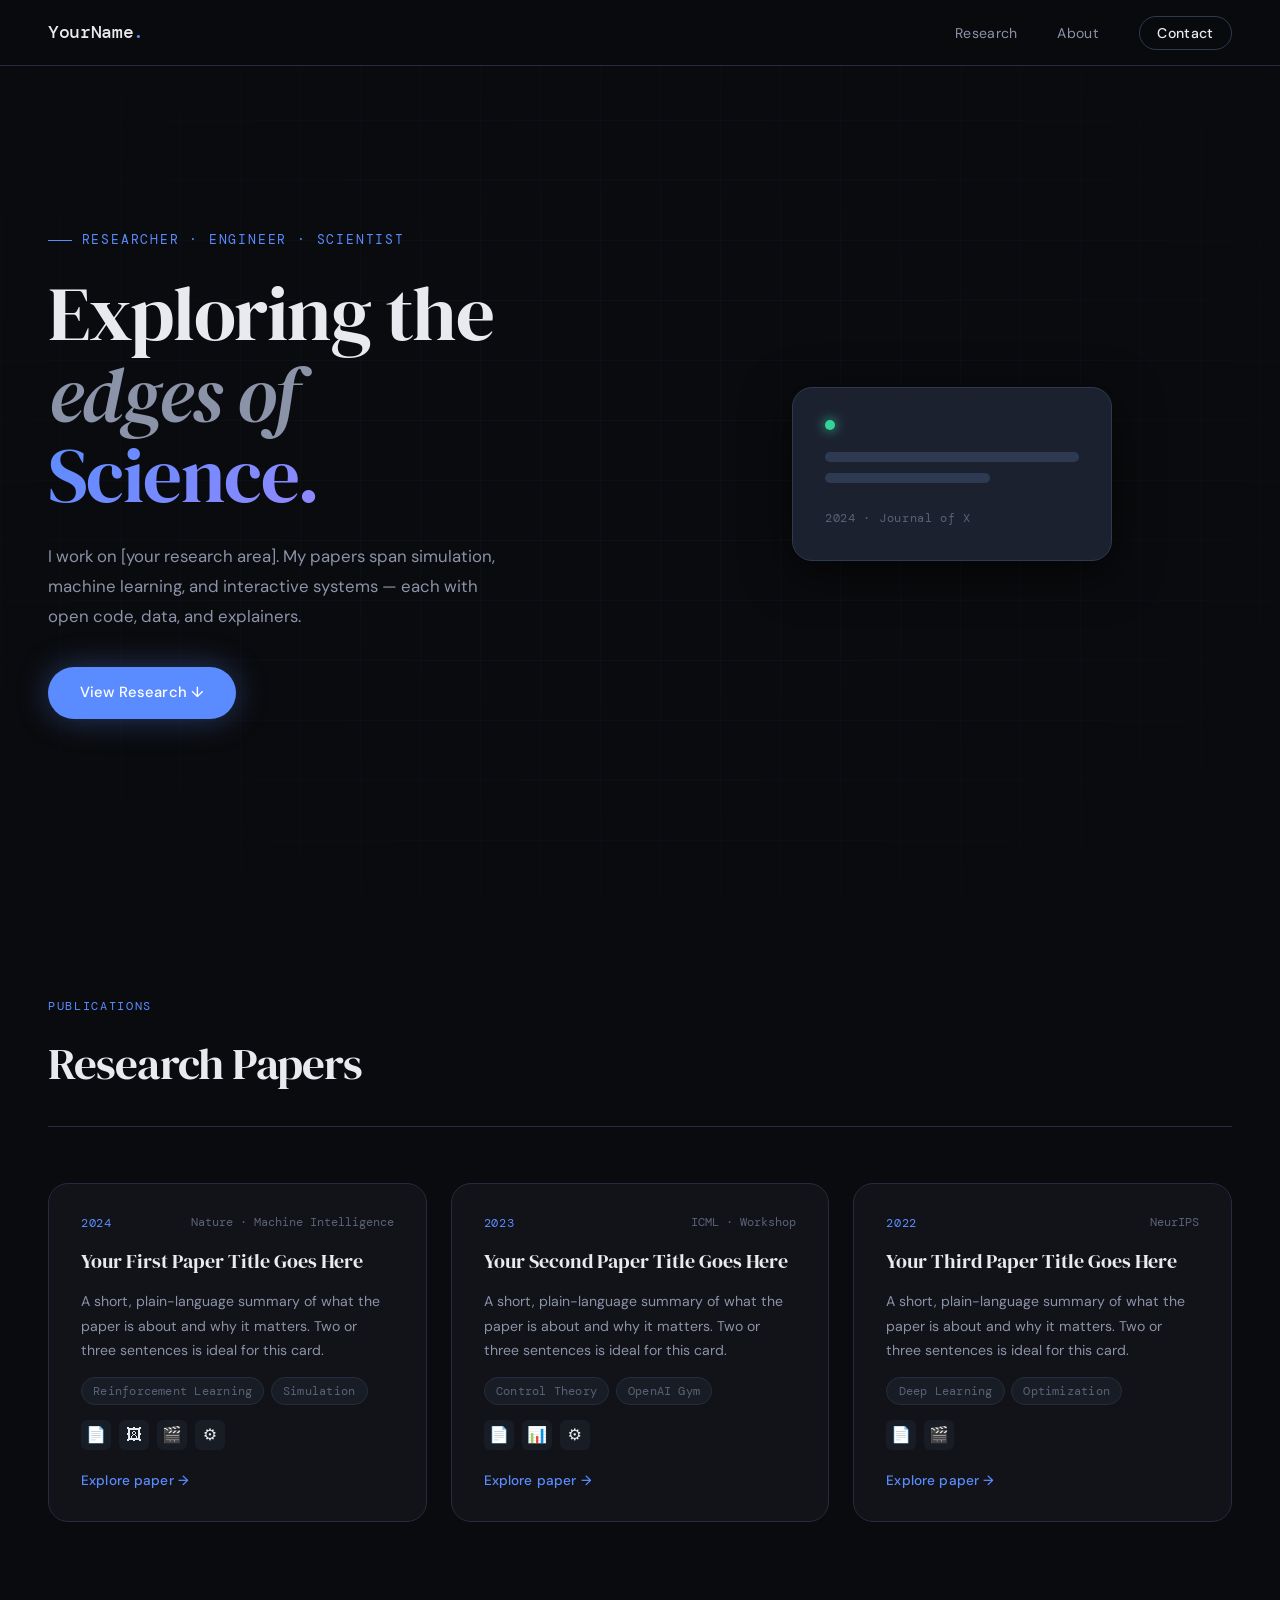
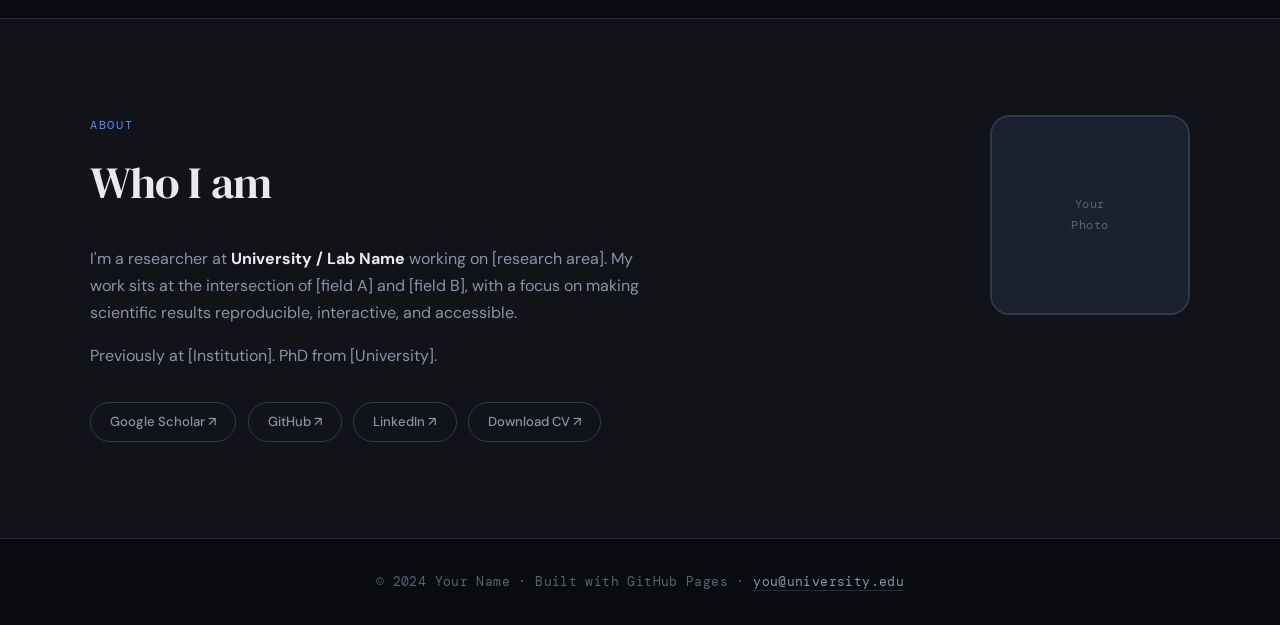
==== index.html @ b11c4960 "Add files via upload" ====
<!DOCTYPE html>
<html lang="en">
<head>
  <meta charset="UTF-8" />
  <meta name="viewport" content="width=device-width, initial-scale=1.0" />
  <title>Dr. Your Name — Research</title>
  <link rel="stylesheet" href="style.css" />
  <link rel="preconnect" href="https://fonts.googleapis.com" />
  <link rel="preconnect" href="https://fonts.gstatic.com" crossorigin />
  <link href="https://fonts.googleapis.com/css2?family=DM+Serif+Display:ital@0;1&family=DM+Mono:wght@300;400;500&family=DM+Sans:ital,opsz,wght@0,9..40,300;0,9..40,400;0,9..40,500;1,9..40,300&display=swap" rel="stylesheet" />
</head>
<body>

  <!-- ░ NAV ░ -->
  <nav class="nav">
    <a href="index.html" class="nav-logo">YourName<span class="accent">.</span></a>
    <ul class="nav-links">
      <li><a href="#research">Research</a></li>
      <li><a href="#about">About</a></li>
      <li><a href="mailto:you@university.edu" class="nav-cta">Contact</a></li>
    </ul>
  </nav>

  <!-- ░ HERO ░ -->
  <header class="hero">
    <div class="hero-bg-grid"></div>
    <div class="hero-content">
      <p class="hero-label">Researcher · Engineer · Scientist</p>
      <h1 class="hero-title">
        Exploring the<br/>
        <em>edges of</em><br/>
        <span class="hero-title-big">Science.</span>
      </h1>
      <p class="hero-desc">
        I work on [your research area]. My papers span simulation,
        machine learning, and interactive systems — each with
        open code, data, and explainers.
      </p>
      <a href="#research" class="btn-primary">View Research ↓</a>
    </div>
    <div class="hero-visual">
      <div class="hero-card-float">
        <div class="hcf-dot"></div>
        <div class="hcf-line"></div>
        <div class="hcf-line short"></div>
        <div class="hcf-tag">2024 · Journal of X</div>
      </div>
    </div>
  </header>

  <!-- ░ RESEARCH ░ -->
  <section id="research" class="research-section">
    <div class="section-header">
      <span class="section-label">Publications</span>
      <h2 class="section-title">Research Papers</h2>
    </div>

    <div class="papers-grid">

      <!-- ─── PAPER CARD ─── -->
      <article class="paper-card" data-tags="rl simulation">
        <div class="paper-card-header">
          <span class="paper-year">2024</span>
          <span class="paper-venue">Nature · Machine Intelligence</span>
        </div>
        <h3 class="paper-title">Your First Paper Title Goes Here</h3>
        <p class="paper-abstract">
          A short, plain-language summary of what the paper is about and why it matters.
          Two or three sentences is ideal for this card.
        </p>
        <div class="paper-tags">
          <span class="tag">Reinforcement Learning</span>
          <span class="tag">Simulation</span>
        </div>
        <div class="paper-media-icons">
          <span class="media-icon" title="PDF available">📄</span>
          <span class="media-icon" title="Infographic available">🖼</span>
          <span class="media-icon" title="Video available">🎬</span>
          <span class="media-icon" title="Interactive demo available">⚙️</span>
        </div>
        <a href="papers/paper-1/index.html" class="paper-link">Explore paper →</a>
      </article>

      <!-- ─── PAPER CARD 2 ─── -->
      <article class="paper-card" data-tags="control gym">
        <div class="paper-card-header">
          <span class="paper-year">2023</span>
          <span class="paper-venue">ICML · Workshop</span>
        </div>
        <h3 class="paper-title">Your Second Paper Title Goes Here</h3>
        <p class="paper-abstract">
          A short, plain-language summary of what the paper is about and why it matters.
          Two or three sentences is ideal for this card.
        </p>
        <div class="paper-tags">
          <span class="tag">Control Theory</span>
          <span class="tag">OpenAI Gym</span>
        </div>
        <div class="paper-media-icons">
          <span class="media-icon" title="PDF available">📄</span>
          <span class="media-icon" title="Slides available">📊</span>
          <span class="media-icon" title="Interactive demo available">⚙️</span>
        </div>
        <a href="papers/paper-2/index.html" class="paper-link">Explore paper →</a>
      </article>

      <!-- ─── PAPER CARD 3 ─── -->
      <article class="paper-card" data-tags="deep-learning">
        <div class="paper-card-header">
          <span class="paper-year">2022</span>
          <span class="paper-venue">NeurIPS</span>
        </div>
        <h3 class="paper-title">Your Third Paper Title Goes Here</h3>
        <p class="paper-abstract">
          A short, plain-language summary of what the paper is about and why it matters.
          Two or three sentences is ideal for this card.
        </p>
        <div class="paper-tags">
          <span class="tag">Deep Learning</span>
          <span class="tag">Optimization</span>
        </div>
        <div class="paper-media-icons">
          <span class="media-icon" title="PDF available">📄</span>
          <span class="media-icon" title="Video available">🎬</span>
        </div>
        <a href="papers/paper-3/index.html" class="paper-link">Explore paper →</a>
      </article>

    </div>
  </section>

  <!-- ░ ABOUT ░ -->
  <section id="about" class="about-section">
    <div class="about-inner">
      <div class="about-text">
        <span class="section-label">About</span>
        <h2 class="section-title">Who I am</h2>
        <p>
          I'm a researcher at <strong>University / Lab Name</strong> working on [research area].
          My work sits at the intersection of [field A] and [field B], with a focus on
          making scientific results reproducible, interactive, and accessible.
        </p>
        <p>
          Previously at [Institution]. PhD from [University].
        </p>
        <div class="about-links">
          <a href="https://scholar.google.com" target="_blank" class="about-link">Google Scholar ↗</a>
          <a href="https://github.com/yourusername" target="_blank" class="about-link">GitHub ↗</a>
          <a href="https://linkedin.com/in/yourprofile" target="_blank" class="about-link">LinkedIn ↗</a>
          <a href="assets/cv.pdf" class="about-link">Download CV ↗</a>
        </div>
      </div>
      <div class="about-photo-placeholder">
        <!-- Replace with: <img src="assets/photo.jpg" alt="Your Name" /> -->
        <div class="photo-placeholder-inner">
          <span>Your<br/>Photo</span>
        </div>
      </div>
    </div>
  </section>

  <!-- ░ FOOTER ░ -->
  <footer class="footer">
    <p>© 2024 Your Name · Built with GitHub Pages · <a href="mailto:you@university.edu">you@university.edu</a></p>
  </footer>

  <script src="main.js"></script>
</body>
</html>
---- style.css ----
/* ═══════════════════════════════════════════
   ACADEMIC RESEARCH SITE — STYLE.CSS
   Aesthetic: Editorial dark-science lab
   ═══════════════════════════════════════════ */

/* ── TOKENS ── */
:root {
  --bg:          #0a0b0e;
  --bg2:         #111318;
  --bg3:         #181c24;
  --surface:     #1c2130;
  --border:      #252c3d;
  --border2:     #2e3a52;
  --text:        #e8eaf0;
  --text2:       #8b93a8;
  --text3:       #5a6278;
  --accent:      #5b8cff;
  --accent2:     #c084fc;
  --accent3:     #34d399;
  --red:         #f87171;
  --font-serif:  'DM Serif Display', Georgia, serif;
  --font-sans:   'DM Sans', system-ui, sans-serif;
  --font-mono:   'DM Mono', 'Courier New', monospace;
  --radius:      12px;
  --radius-lg:   20px;
  --shadow:      0 4px 24px rgba(0,0,0,0.4);
  --shadow-lg:   0 12px 48px rgba(0,0,0,0.6);
  --transition:  0.25s cubic-bezier(0.4, 0, 0.2, 1);
}

/* ── RESET ── */
*, *::before, *::after { box-sizing: border-box; margin: 0; padding: 0; }
html { scroll-behavior: smooth; }
body {
  background: var(--bg);
  color: var(--text);
  font-family: var(--font-sans);
  font-size: 16px;
  line-height: 1.7;
  overflow-x: hidden;
}
a { color: inherit; text-decoration: none; }
img { max-width: 100%; display: block; }

/* ── NAV ── */
.nav {
  position: fixed; top: 0; left: 0; right: 0; z-index: 100;
  display: flex; align-items: center; justify-content: space-between;
  padding: 1.1rem 3rem;
  background: rgba(10,11,14,0.85);
  backdrop-filter: blur(16px);
  border-bottom: 1px solid var(--border);
}
.nav-logo {
  font-family: var(--font-mono);
  font-size: 1.1rem;
  font-weight: 500;
  letter-spacing: -0.02em;
  color: var(--text);
}
.nav-logo .accent { color: var(--accent); }
.nav-links { display: flex; align-items: center; gap: 2.5rem; list-style: none; }
.nav-links a {
  font-size: 0.88rem;
  font-weight: 400;
  color: var(--text2);
  letter-spacing: 0.02em;
  transition: color var(--transition);
}
.nav-links a:hover { color: var(--text); }
.nav-cta {
  padding: 0.45rem 1.1rem;
  border: 1px solid var(--border2);
  border-radius: 99px;
  color: var(--text) !important;
  font-weight: 500 !important;
  transition: background var(--transition), border-color var(--transition) !important;
}
.nav-cta:hover { background: var(--surface) !important; border-color: var(--accent) !important; }

/* ── HERO ── */
.hero {
  min-height: 100vh;
  display: grid;
  grid-template-columns: 1fr 1fr;
  align-items: center;
  padding: 7rem 3rem 4rem;
  gap: 4rem;
  position: relative;
  overflow: hidden;
}

.hero-bg-grid {
  position: absolute; inset: 0; z-index: 0;
  background-image:
    linear-gradient(rgba(91,140,255,0.04) 1px, transparent 1px),
    linear-gradient(90deg, rgba(91,140,255,0.04) 1px, transparent 1px);
  background-size: 60px 60px;
  mask-image: radial-gradient(ellipse 80% 80% at 50% 50%, black 30%, transparent 100%);
}

.hero-content { position: relative; z-index: 1; max-width: 580px; }

.hero-label {
  font-family: var(--font-mono);
  font-size: 0.8rem;
  color: var(--accent);
  letter-spacing: 0.14em;
  text-transform: uppercase;
  margin-bottom: 1.4rem;
  display: flex; align-items: center; gap: 0.6rem;
}
.hero-label::before {
  content: '';
  display: inline-block; width: 24px; height: 1px;
  background: var(--accent);
}

.hero-title {
  font-family: var(--font-serif);
  font-size: clamp(3.2rem, 6vw, 5.5rem);
  line-height: 1.05;
  font-weight: 400;
  letter-spacing: -0.02em;
  margin-bottom: 1.6rem;
}
.hero-title em { font-style: italic; color: var(--text2); }
.hero-title-big {
  display: block;
  background: linear-gradient(135deg, var(--accent), var(--accent2));
  -webkit-background-clip: text; -webkit-text-fill-color: transparent; background-clip: text;
}

.hero-desc {
  font-size: 1.05rem;
  color: var(--text2);
  max-width: 460px;
  margin-bottom: 2.2rem;
  line-height: 1.8;
}

.btn-primary {
  display: inline-flex; align-items: center; gap: 0.5rem;
  padding: 0.85rem 2rem;
  background: var(--accent);
  color: #fff;
  border-radius: 99px;
  font-size: 0.92rem;
  font-weight: 500;
  letter-spacing: 0.01em;
  transition: transform var(--transition), box-shadow var(--transition);
  box-shadow: 0 0 32px rgba(91,140,255,0.35);
}
.btn-primary:hover {
  transform: translateY(-2px);
  box-shadow: 0 0 48px rgba(91,140,255,0.55);
}

/* Hero floating card */
.hero-visual {
  position: relative; z-index: 1;
  display: flex; justify-content: center; align-items: center;
}
.hero-card-float {
  width: 320px;
  padding: 2rem;
  background: var(--surface);
  border: 1px solid var(--border2);
  border-radius: var(--radius-lg);
  box-shadow: var(--shadow-lg);
  animation: float 6s ease-in-out infinite;
}
@keyframes float {
  0%,100% { transform: translateY(0px); }
  50%      { transform: translateY(-14px); }
}
.hcf-dot {
  width: 10px; height: 10px;
  border-radius: 50%;
  background: var(--accent3);
  margin-bottom: 1.4rem;
  box-shadow: 0 0 12px var(--accent3);
}
.hcf-line {
  height: 10px; border-radius: 99px;
  background: var(--border2);
  margin-bottom: 0.7rem;
}
.hcf-line.short { width: 65%; }
.hcf-tag {
  margin-top: 1.6rem;
  font-family: var(--font-mono);
  font-size: 0.72rem;
  color: var(--text3);
  letter-spacing: 0.06em;
}

/* ── SECTIONS SHARED ── */
.section-label {
  display: block;
  font-family: var(--font-mono);
  font-size: 0.75rem;
  color: var(--accent);
  letter-spacing: 0.14em;
  text-transform: uppercase;
  margin-bottom: 0.6rem;
}
.section-title {
  font-family: var(--font-serif);
  font-size: clamp(2rem, 3.5vw, 3rem);
  font-weight: 400;
  letter-spacing: -0.02em;
  margin-bottom: 0;
}

/* ── RESEARCH SECTION ── */
.research-section {
  padding: 6rem 3rem;
  max-width: 1300px;
  margin: 0 auto;
}
.section-header {
  margin-bottom: 3.5rem;
  border-bottom: 1px solid var(--border);
  padding-bottom: 1.5rem;
}

.papers-grid {
  display: grid;
  grid-template-columns: repeat(auto-fill, minmax(360px, 1fr));
  gap: 1.5rem;
}

.paper-card {
  background: var(--bg2);
  border: 1px solid var(--border);
  border-radius: var(--radius-lg);
  padding: 1.8rem 2rem;
  display: flex;
  flex-direction: column;
  gap: 0.9rem;
  transition: border-color var(--transition), transform var(--transition), box-shadow var(--transition);
  cursor: default;
}
.paper-card:hover {
  border-color: var(--accent);
  transform: translateY(-4px);
  box-shadow: 0 8px 40px rgba(91,140,255,0.12);
}

.paper-card-header {
  display: flex; align-items: center; justify-content: space-between;
}
.paper-year {
  font-family: var(--font-mono);
  font-size: 0.75rem;
  color: var(--accent);
  letter-spacing: 0.06em;
}
.paper-venue {
  font-family: var(--font-mono);
  font-size: 0.72rem;
  color: var(--text3);
}

.paper-title {
  font-family: var(--font-serif);
  font-size: 1.25rem;
  font-weight: 400;
  line-height: 1.35;
  color: var(--text);
}

.paper-abstract {
  font-size: 0.88rem;
  color: var(--text2);
  line-height: 1.75;
  flex: 1;
}

.paper-tags {
  display: flex; flex-wrap: wrap; gap: 0.4rem;
}
.tag {
  padding: 0.2rem 0.7rem;
  background: var(--bg3);
  border: 1px solid var(--border);
  border-radius: 99px;
  font-size: 0.72rem;
  font-family: var(--font-mono);
  color: var(--text3);
  letter-spacing: 0.02em;
}

.paper-media-icons {
  display: flex; gap: 0.5rem;
  font-size: 1rem;
}
.media-icon {
  display: inline-flex; align-items: center; justify-content: center;
  width: 30px; height: 30px;
  background: var(--bg3);
  border-radius: 6px;
  cursor: default;
  transition: background var(--transition);
}
.media-icon:hover { background: var(--border2); }

.paper-link {
  display: inline-flex; align-items: center;
  margin-top: 0.3rem;
  font-size: 0.85rem;
  font-weight: 500;
  color: var(--accent);
  letter-spacing: 0.01em;
  transition: gap var(--transition), letter-spacing var(--transition);
}
.paper-link:hover { letter-spacing: 0.04em; }

/* ── ABOUT ── */
.about-section {
  padding: 6rem 3rem;
  background: var(--bg2);
  border-top: 1px solid var(--border);
  border-bottom: 1px solid var(--border);
}
.about-inner {
  max-width: 1100px; margin: 0 auto;
  display: grid; grid-template-columns: 1fr auto;
  gap: 5rem; align-items: start;
}
.about-text p {
  color: var(--text2);
  margin-bottom: 1rem;
  max-width: 580px;
}
.about-text strong { color: var(--text); }
.about-text .section-title { margin-bottom: 1.5rem; }

.about-links {
  display: flex; flex-wrap: wrap; gap: 0.7rem;
  margin-top: 2rem;
}
.about-link {
  padding: 0.5rem 1.2rem;
  border: 1px solid var(--border2);
  border-radius: 99px;
  font-size: 0.82rem;
  font-weight: 500;
  color: var(--text2);
  transition: color var(--transition), border-color var(--transition);
}
.about-link:hover { color: var(--accent); border-color: var(--accent); }

.about-photo-placeholder {
  width: 200px; height: 200px; flex-shrink: 0;
  border-radius: var(--radius-lg);
  overflow: hidden;
  border: 2px solid var(--border2);
}
.about-photo-placeholder img {
  width: 100%; height: 100%;
  object-fit: cover;
}
.photo-placeholder-inner {
  width: 100%; height: 100%;
  display: flex; align-items: center; justify-content: center;
  background: var(--surface);
  color: var(--text3);
  font-family: var(--font-mono);
  font-size: 0.78rem;
  text-align: center;
  letter-spacing: 0.04em;
}

/* ── FOOTER ── */
.footer {
  padding: 2rem 3rem;
  text-align: center;
  font-size: 0.8rem;
  color: var(--text3);
  font-family: var(--font-mono);
  letter-spacing: 0.03em;
}
.footer a { color: var(--text2); border-bottom: 1px solid var(--border); transition: color var(--transition); }
.footer a:hover { color: var(--accent); }

/* ── PAPER DETAIL PAGE ── */
.paper-detail-nav {
  position: fixed; top: 0; left: 0; right: 0; z-index: 100;
  display: flex; align-items: center; justify-content: space-between;
  padding: 1.1rem 3rem;
  background: rgba(10,11,14,0.9);
  backdrop-filter: blur(16px);
  border-bottom: 1px solid var(--border);
}
.back-link {
  font-family: var(--font-mono);
  font-size: 0.82rem;
  color: var(--text2);
  transition: color var(--transition);
}
.back-link:hover { color: var(--accent); }

.paper-detail-hero {
  padding: 8rem 3rem 4rem;
  max-width: 900px;
  margin: 0 auto;
  border-bottom: 1px solid var(--border);
}
.paper-detail-meta {
  display: flex; gap: 1rem; align-items: center;
  margin-bottom: 1.6rem;
}
.paper-detail-title {
  font-family: var(--font-serif);
  font-size: clamp(2rem, 4vw, 3.2rem);
  font-weight: 400;
  line-height: 1.15;
  letter-spacing: -0.02em;
  margin-bottom: 1.4rem;
}
.paper-detail-authors {
  font-size: 0.92rem;
  color: var(--text2);
  margin-bottom: 2rem;
}
.paper-detail-desc {
  font-size: 1rem;
  color: var(--text2);
  line-height: 1.85;
  max-width: 700px;
}

/* ─ Media Tabs ─ */
.media-tabs-section {
  max-width: 1100px;
  margin: 0 auto;
  padding: 4rem 3rem 6rem;
}
.tabs {
  display: flex; gap: 0; border-bottom: 1px solid var(--border);
  margin-bottom: 2.5rem;
  overflow-x: auto;
}
.tab-btn {
  padding: 0.75rem 1.5rem;
  background: none;
  border: none;
  border-bottom: 2px solid transparent;
  cursor: pointer;
  font-family: var(--font-sans);
  font-size: 0.88rem;
  font-weight: 500;
  color: var(--text3);
  letter-spacing: 0.02em;
  white-space: nowrap;
  transition: color var(--transition), border-color var(--transition);
  margin-bottom: -1px;
}
.tab-btn:hover { color: var(--text2); }
.tab-btn.active { color: var(--accent); border-bottom-color: var(--accent); }

.tab-panel { display: none; }
.tab-panel.active { display: block; }

/* PDF Panel */
.pdf-viewer-wrap {
  width: 100%;
  height: 75vh;
  border-radius: var(--radius-lg);
  overflow: hidden;
  border: 1px solid var(--border);
  background: #fff;
}
.pdf-viewer-wrap iframe {
  width: 100%; height: 100%; border: none;
}

/* Infographic Panel */
.infographic-grid {
  display: grid;
  grid-template-columns: repeat(auto-fill, minmax(280px, 1fr));
  gap: 1rem;
}
.infographic-item {
  border-radius: var(--radius);
  overflow: hidden;
  border: 1px solid var(--border);
  cursor: pointer;
  transition: transform var(--transition), box-shadow var(--transition);
}
.infographic-item:hover {
  transform: scale(1.02);
  box-shadow: var(--shadow);
}
.infographic-item img {
  width: 100%; height: 220px;
  object-fit: cover;
  display: block;
}
.infographic-caption {
  padding: 0.75rem 1rem;
  font-size: 0.82rem;
  color: var(--text2);
  background: var(--surface);
  font-family: var(--font-mono);
}

/* Slides Panel */
.slides-embed-wrap {
  width: 100%; aspect-ratio: 16/9;
  border-radius: var(--radius-lg);
  overflow: hidden;
  border: 1px solid var(--border);
}
.slides-embed-wrap iframe { width: 100%; height: 100%; border: none; }

/* Video Panel */
.video-wrap {
  width: 100%; aspect-ratio: 16/9;
  border-radius: var(--radius-lg);
  overflow: hidden;
  border: 1px solid var(--border);
  margin-bottom: 1rem;
}
.video-wrap iframe { width: 100%; height: 100%; border: none; }
.video-desc { font-size: 0.88rem; color: var(--text2); line-height: 1.75; }

/* Demo Panel */
.demo-wrap {
  width: 100%;
  aspect-ratio: 16/9;
  border-radius: var(--radius-lg);
  overflow: hidden;
  border: 1px solid var(--border2);
  background: var(--surface);
  position: relative;
}
.demo-wrap iframe { width: 100%; height: 100%; border: none; }
.demo-placeholder {
  display: flex; flex-direction: column;
  align-items: center; justify-content: center;
  height: 100%; gap: 1rem;
  color: var(--text3);
}
.demo-placeholder .big-icon { font-size: 3rem; }
.demo-placeholder p { font-size: 0.88rem; text-align: center; max-width: 400px; line-height: 1.7; }
.demo-placeholder a { color: var(--accent); }

/* ── LIGHTBOX ── */
.lightbox {
  display: none;
  position: fixed; inset: 0; z-index: 999;
  background: rgba(0,0,0,0.92);
  align-items: center; justify-content: center;
}
.lightbox.open { display: flex; }
.lightbox-img { max-width: 90vw; max-height: 90vh; border-radius: var(--radius); box-shadow: var(--shadow-lg); }
.lightbox-close {
  position: absolute; top: 1.5rem; right: 1.5rem;
  background: var(--surface); border: 1px solid var(--border2);
  color: var(--text); border-radius: 8px;
  padding: 0.4rem 0.8rem; cursor: pointer; font-size: 1rem;
}

/* ── RESPONSIVE ── */
@media (max-width: 900px) {
  .nav { padding: 1rem 1.5rem; }
  .hero { grid-template-columns: 1fr; padding: 6rem 1.5rem 3rem; }
  .hero-visual { display: none; }
  .research-section, .about-section, .media-tabs-section { padding: 4rem 1.5rem; }
  .papers-grid { grid-template-columns: 1fr; }
  .about-inner { grid-template-columns: 1fr; gap: 2rem; }
  .about-photo-placeholder { width: 120px; height: 120px; }
  .paper-detail-hero { padding: 6rem 1.5rem 3rem; }
  .paper-detail-nav { padding: 1rem 1.5rem; }
}

/* ── ENTRANCE ANIMATIONS ── */
@keyframes fadeUp {
  from { opacity: 0; transform: translateY(28px); }
  to   { opacity: 1; transform: translateY(0); }
}
.hero-label   { animation: fadeUp 0.6s ease 0.1s both; }
.hero-title   { animation: fadeUp 0.6s ease 0.2s both; }
.hero-desc    { animation: fadeUp 0.6s ease 0.35s both; }
.btn-primary  { animation: fadeUp 0.6s ease 0.45s both; }
.hero-card-float { animation: fadeUp 0.7s ease 0.3s both, float 6s ease-in-out 1s infinite; }

.paper-card {
  opacity: 0;
  animation: fadeUp 0.5s ease forwards;
}
.paper-card:nth-child(1) { animation-delay: 0.05s; }
.paper-card:nth-child(2) { animation-delay: 0.15s; }
.paper-card:nth-child(3) { animation-delay: 0.25s; }
.paper-card:nth-child(4) { animation-delay: 0.35s; }
.paper-card:nth-child(5) { animation-delay: 0.45s; }
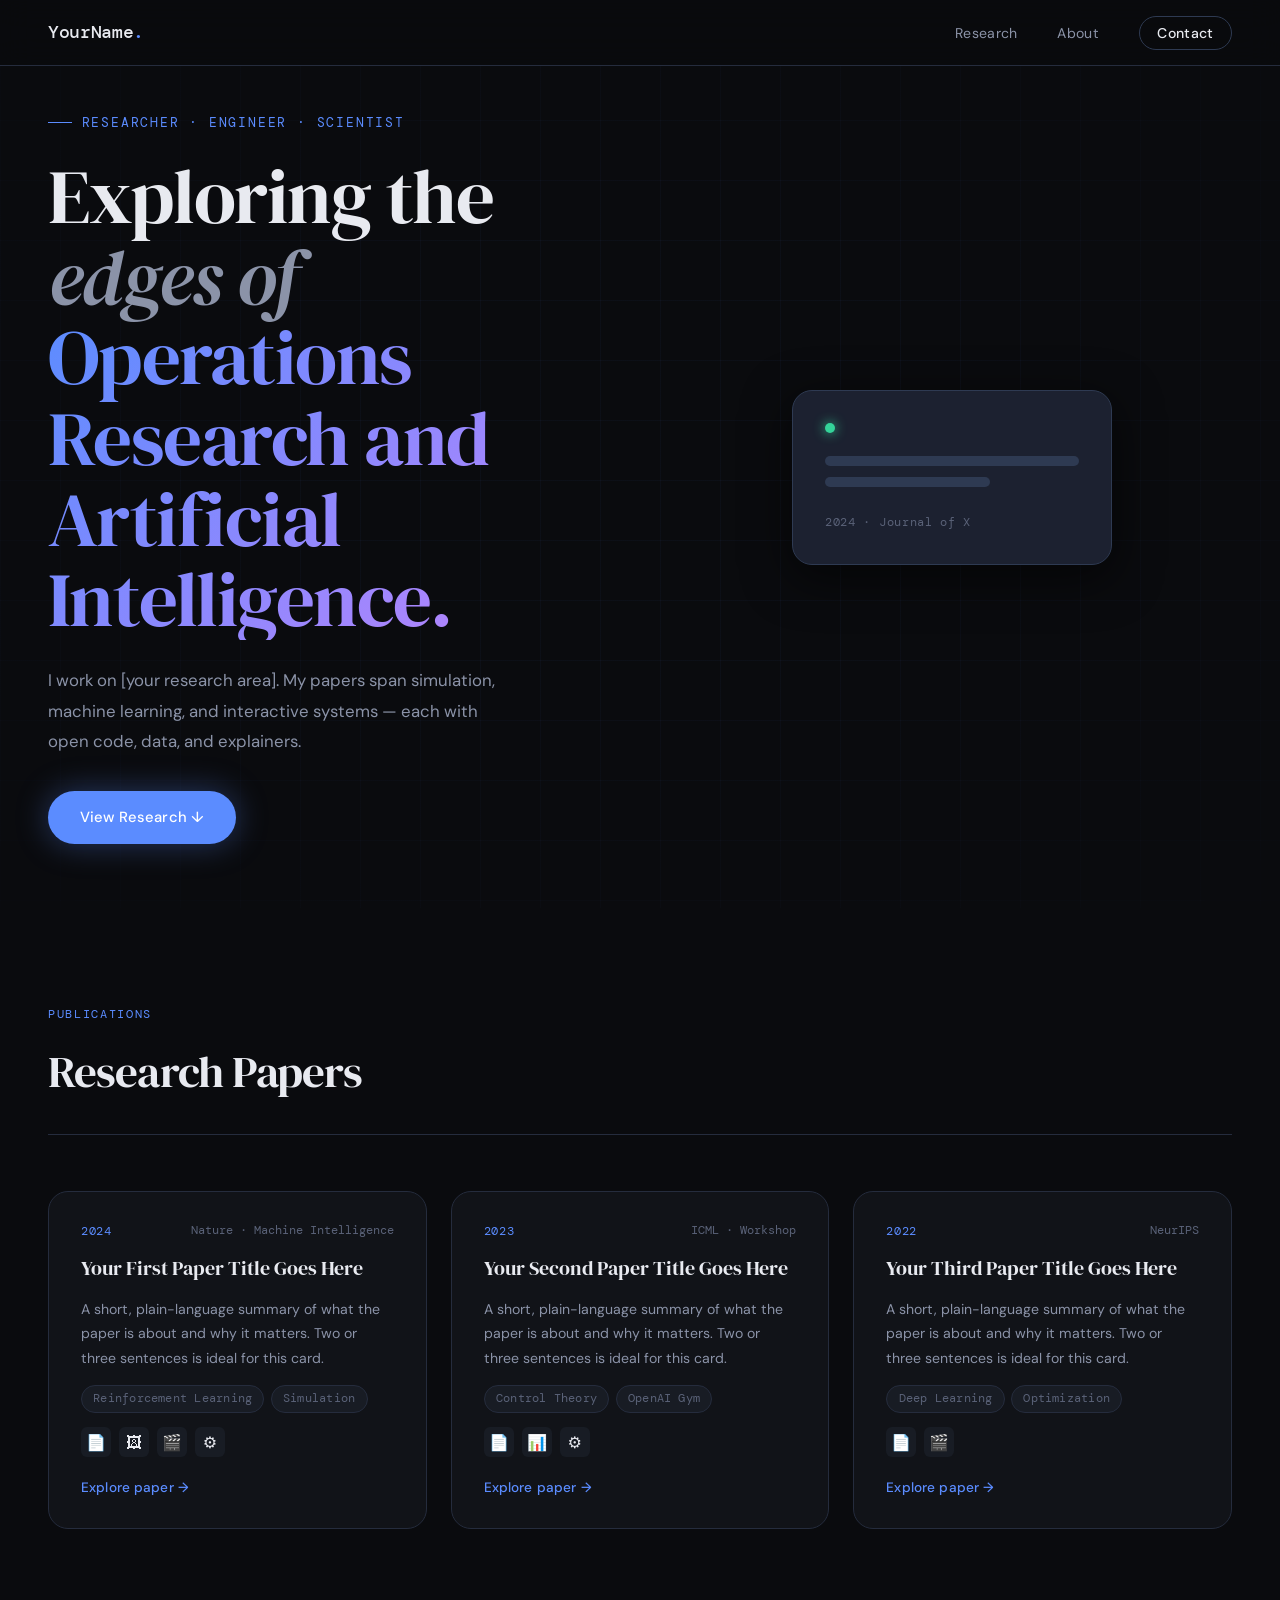
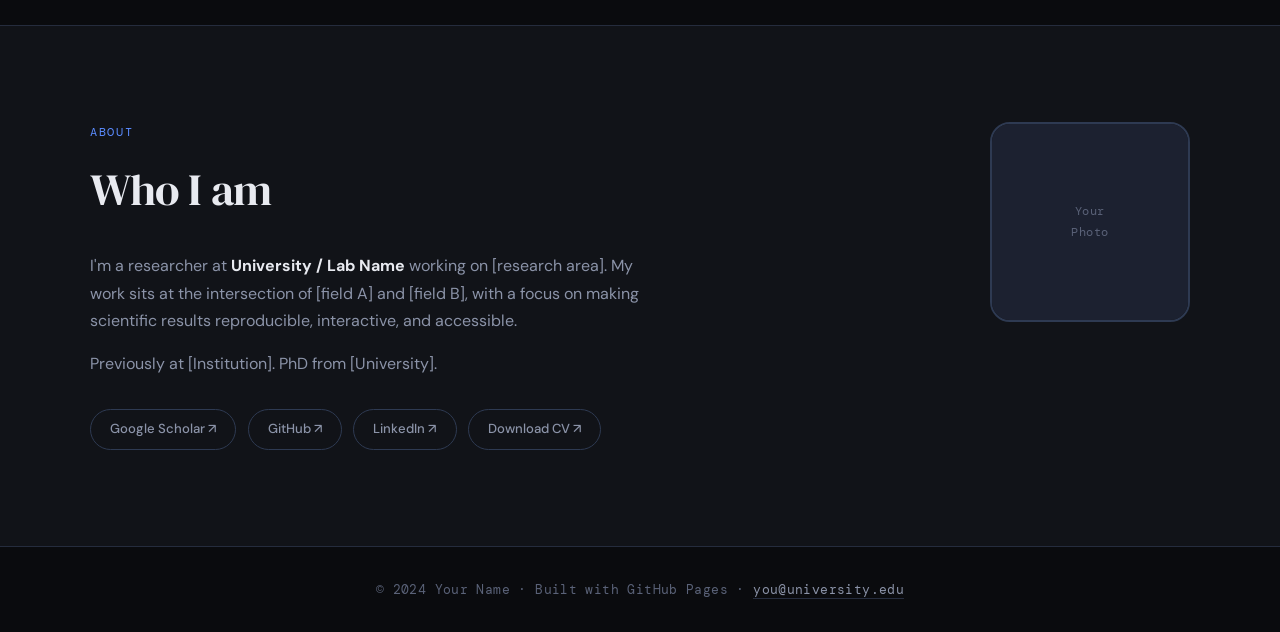
==== commit 2cabca15: "Update index.html" ====
--- a/index.html
+++ b/index.html
@@ -29,7 +29,7 @@
       <h1 class="hero-title">
         Exploring the<br/>
         <em>edges of</em><br/>
-        <span class="hero-title-big">Science.</span>
+        <span class="hero-title-big">Operations Research and Artificial Intelligence.</span>
       </h1>
       <p class="hero-desc">
         I work on [your research area]. My papers span simulation,
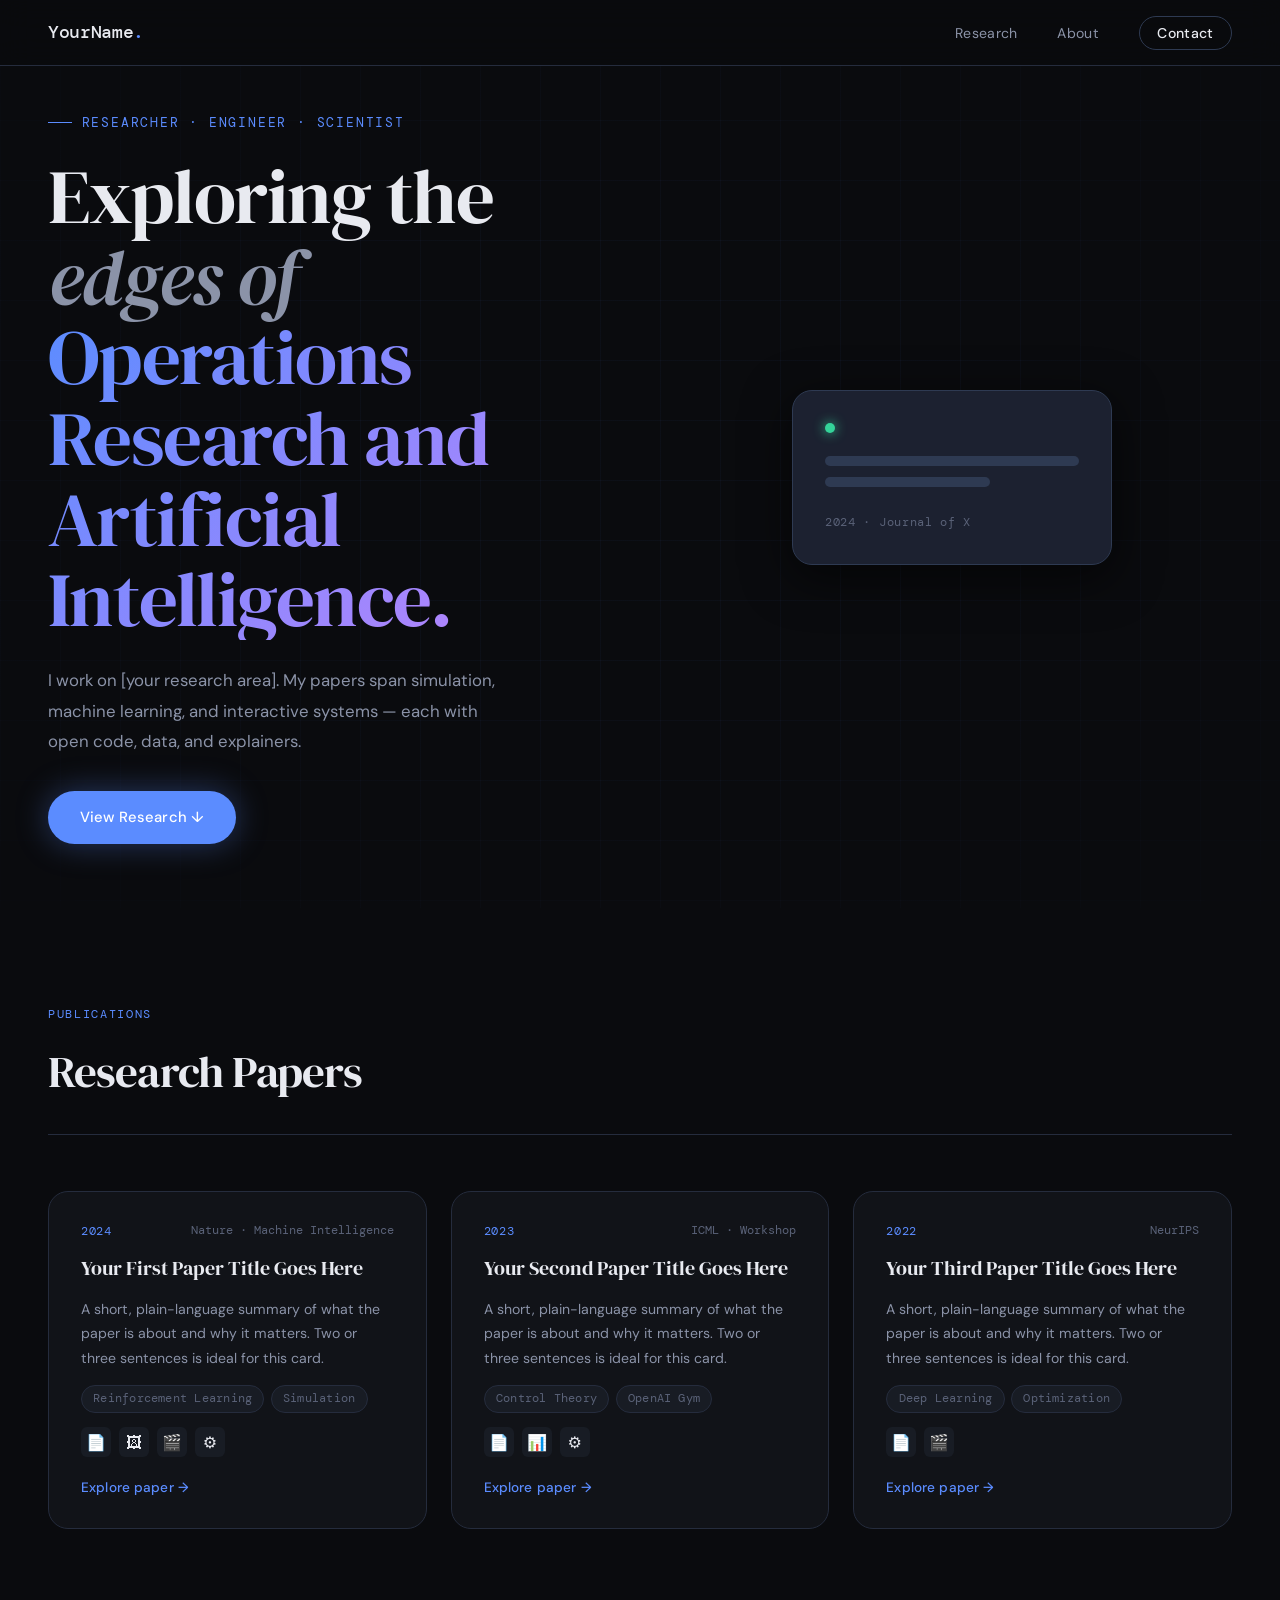
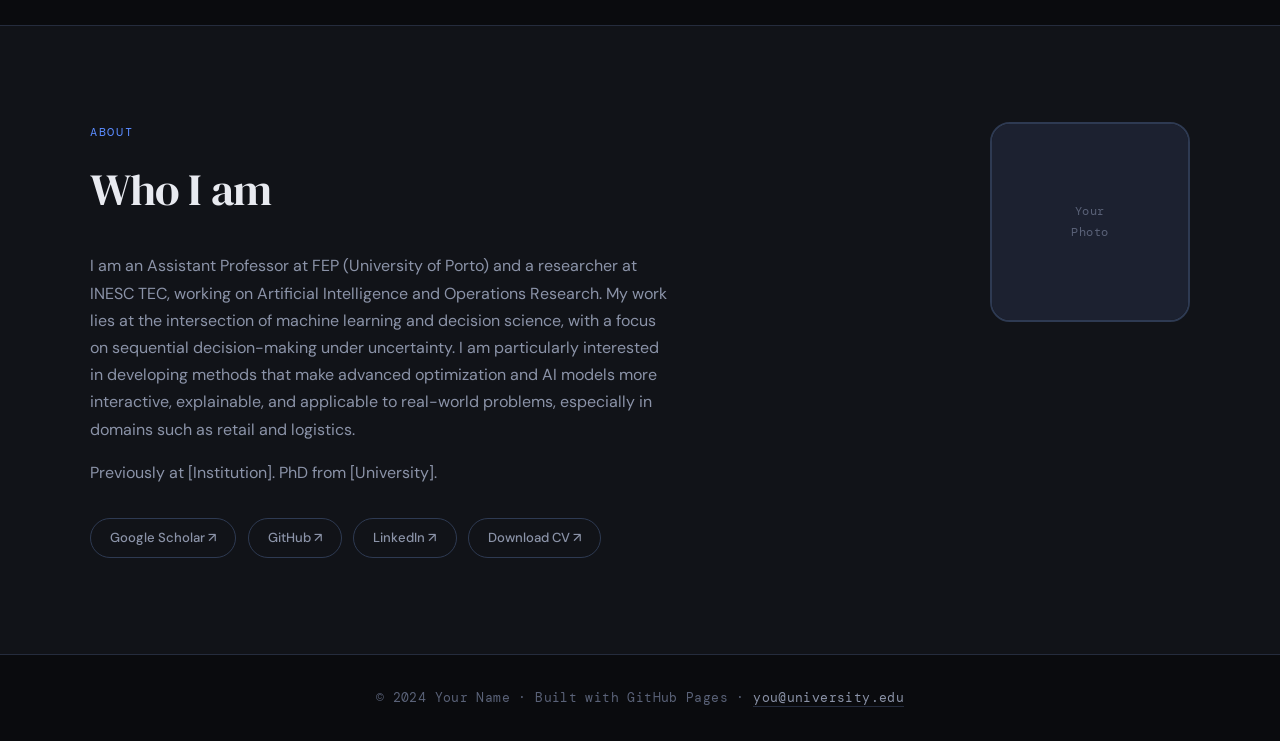
==== commit be14704b: "Update index.html" ====
--- a/index.html
+++ b/index.html
@@ -3,7 +3,7 @@
 <head>
   <meta charset="UTF-8" />
   <meta name="viewport" content="width=device-width, initial-scale=1.0" />
-  <title>Dr. Your Name — Research</title>
+  <title> Fábio Neves-Moreira, PhD — Research</title>
   <link rel="stylesheet" href="style.css" />
   <link rel="preconnect" href="https://fonts.googleapis.com" />
   <link rel="preconnect" href="https://fonts.gstatic.com" crossorigin />
@@ -136,9 +136,9 @@
         <span class="section-label">About</span>
         <h2 class="section-title">Who I am</h2>
         <p>
-          I'm a researcher at <strong>University / Lab Name</strong> working on [research area].
-          My work sits at the intersection of [field A] and [field B], with a focus on
-          making scientific results reproducible, interactive, and accessible.
+          I am an Assistant Professor at FEP (University of Porto) and a researcher at INESC TEC, working on Artificial Intelligence and Operations Research. 
+          My work lies at the intersection of machine learning and decision science, with a focus on sequential decision-making under uncertainty.
+          I am particularly interested in developing methods that make advanced optimization and AI models more interactive, explainable, and applicable to real-world problems, especially in domains such as retail and logistics.
         </p>
         <p>
           Previously at [Institution]. PhD from [University].
